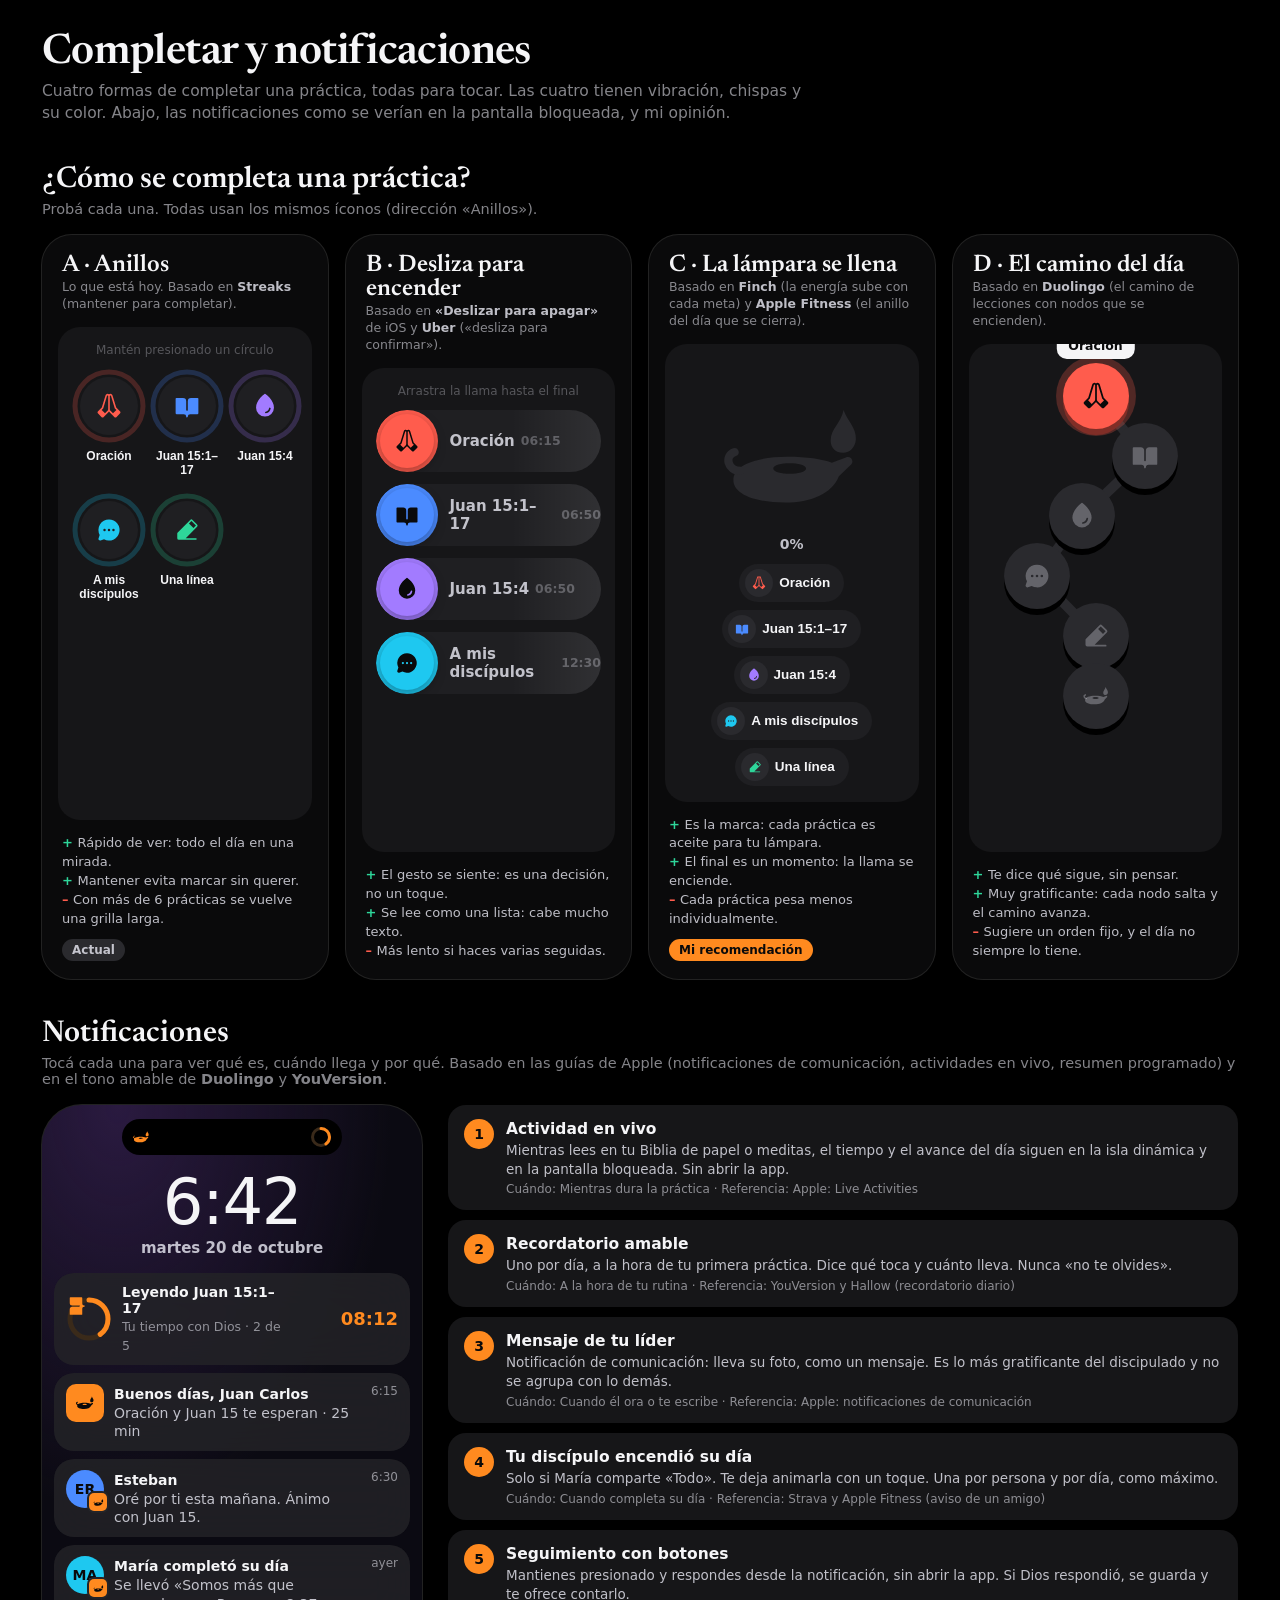
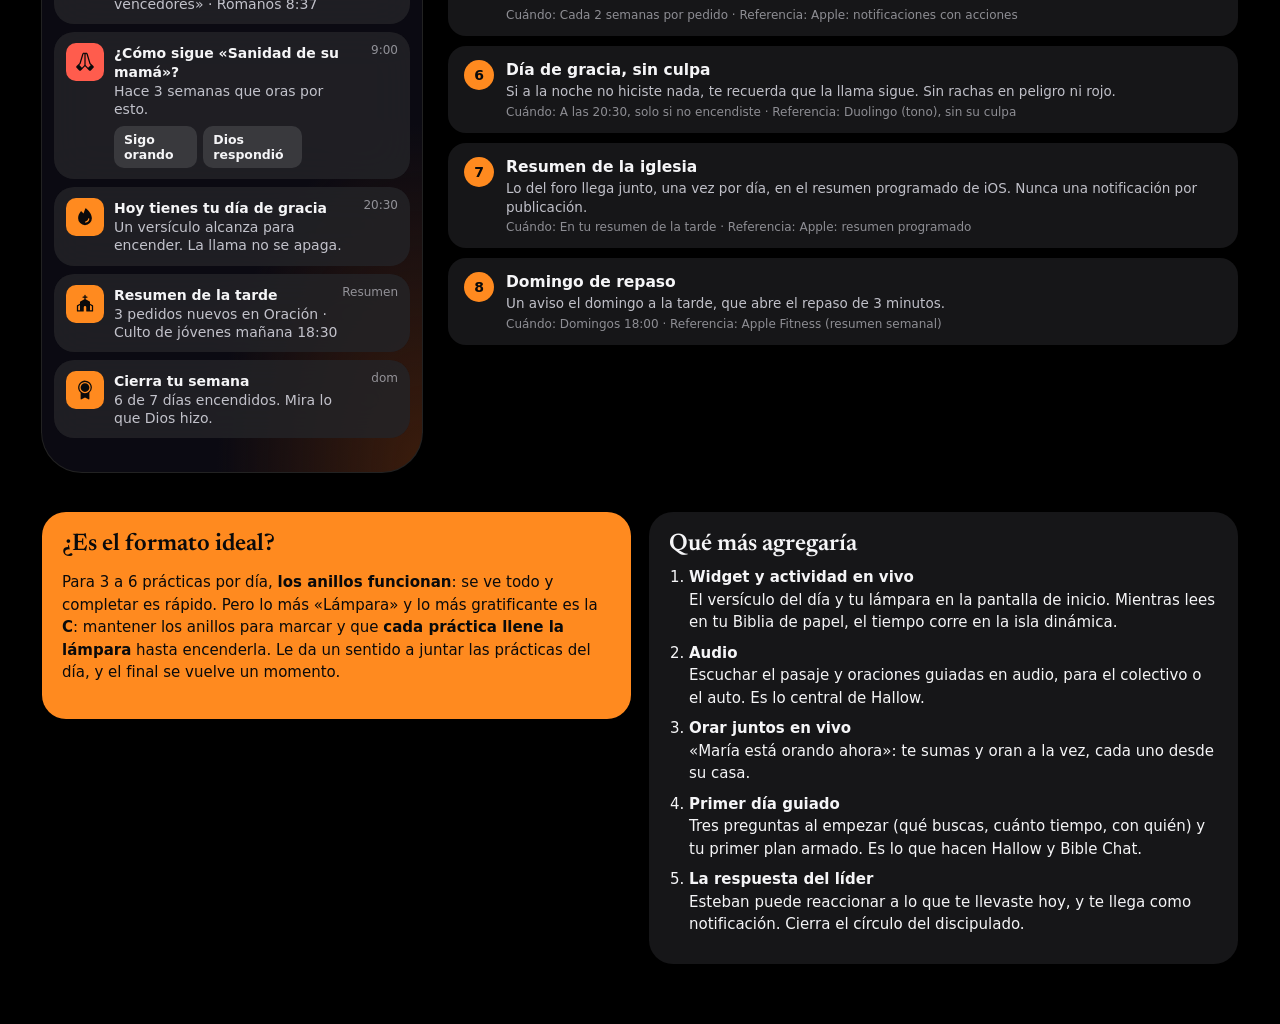
==== propuestas/completar.html @ ed4fa6c1 "Propuestas: formas de completar y notificaciones" ====
<!doctype html>
<html lang="es">
<head>
<meta charset="utf-8">
<meta name="viewport" content="width=device-width, initial-scale=1">
<title>Lámpara · completar y notificaciones</title>
<link rel="stylesheet" href="https://fonts.googleapis.com/css2?family=Newsreader:ital,opsz,wght@0,6..72,400..700;1,6..72,400..600&display=swap">
<style>
  :root { --bg: #0A0A0B; --surface: #161618; --surface2: #1F1F22; --surface3: #2A2A2E; --ink: #F5F5F7; --ink2: rgba(235,235,245,.8); --ink3: rgba(235,235,245,.56); --ink4: rgba(235,235,245,.3);
    --brand: #FF8A1F; --on: #0A0A0B; --ui: -apple-system, BlinkMacSystemFont, "SF Pro Text", Roboto, system-ui, sans-serif; --serif: "Newsreader", Georgia, serif;
    --oracion: #FF5C4D; --adoracion: #FF5FA8; --meditar: #A27BFF; --palabra: #4B8BFF; --mensaje: #1EC8F0; --diario: #2ED69A; --encuentro: #B4E33D; --ayuno: #FFC93C;
    --spring: cubic-bezier(.34,1.56,.64,1); --ease: cubic-bezier(.22,1,.36,1); }
  [data-a="oracion"] { --c: var(--oracion); } [data-a="palabra"] { --c: var(--palabra); } [data-a="meditar"] { --c: var(--meditar); } [data-a="diario"] { --c: var(--diario); }
  [data-a="mensaje"] { --c: var(--mensaje); } [data-a="encuentro"] { --c: var(--encuentro); } [data-a="adoracion"] { --c: var(--adoracion); } [data-a="brand"] { --c: var(--brand); }
  * { box-sizing: border-box; }
  body { margin: 0; background: #000; color: var(--ink); font-family: var(--ui); -webkit-font-smoothing: antialiased; }
  svg.ico { width: 1em; height: 1em; fill: currentColor; display: block; }
  .wrap { max-width: 1240px; margin: 0 auto; padding: 32px 22px 60px; }
  h1 { font-family: var(--serif); font-weight: 600; font-size: 42px; letter-spacing: -.015em; margin: 0 0 6px; }
  .lead { color: var(--ink3); font-size: 15.5px; margin: 0 0 26px; max-width: 780px; line-height: 1.45; }
  h2 { font-family: var(--serif); font-weight: 600; font-size: 30px; margin: 40px 0 6px; }
  .sub { color: var(--ink3); margin: 0 0 18px; font-size: 14.5px; }
  .grid { display: grid; grid-template-columns: repeat(auto-fit, minmax(272px, 1fr)); gap: 18px; }
  .opt { background: var(--bg); border-radius: 30px; padding: 18px 16px 18px; box-shadow: 0 0 0 1px #222; display: flex; flex-direction: column; }
  .opt .tt { font-family: var(--serif); font-size: 24px; font-weight: 600; margin: 0 4px; }
  .opt .rf { color: var(--ink3); font-size: 12.5px; margin: 2px 4px 14px; line-height: 1.35; }
  .opt .rf b { color: var(--ink2); }
  .stage { flex: 1; background: var(--surface); border-radius: 22px; padding: 16px 14px; min-height: 380px; position: relative; overflow: hidden; }
  .pc { margin: 14px 4px 0; font-size: 13px; line-height: 1.45; color: var(--ink2); }
  .pc span { display: block; } .pc .g::before { content: '+ '; color: var(--diario); font-weight: 800; } .pc .b::before { content: '– '; color: var(--oracion); font-weight: 800; }
  .tag { display: inline-block; margin: 10px 4px 0; padding: 4px 10px; border-radius: 999px; font-size: 12px; font-weight: 700; background: var(--brand); color: var(--on); align-self: flex-start; }
  .tag.now { background: var(--surface3); color: var(--ink2); }
  .hint { color: var(--ink4); font-size: 12px; text-align: center; margin: 0 0 12px; }
  @keyframes pop { 0% { transform: scale(.6); } 60% { transform: scale(1.14); } 100% { transform: scale(1); } }
  .spark { position: fixed; width: 8px; height: 8px; border-radius: 2px; pointer-events: none; z-index: 99; }

  /* A · Anillos */
  .rings { display: grid; grid-template-columns: repeat(3, 1fr); gap: 16px 4px; }
  .rb { display: flex; flex-direction: column; align-items: center; gap: 6px; border: 0; background: none; color: var(--ink); padding: 0; cursor: pointer; user-select: none; -webkit-user-select: none; touch-action: manipulation; }
  .rb .disk { position: relative; width: 74px; height: 74px; display: grid; place-items: center; }
  .rb svg.rg { position: absolute; inset: 0; transform: rotate(-90deg); width: 74px; height: 74px; }
  .rb .rg circle { fill: none; stroke-width: 5; } .rb .trk { stroke: color-mix(in srgb, var(--c) 22%, transparent); }
  .rb .bar { stroke: var(--c); stroke-linecap: round; stroke-dasharray: 213.6; stroke-dashoffset: 213.6; transition: stroke-dashoffset .3s var(--ease); }
  .rb.holding .bar { transition: stroke-dashoffset .65s linear; stroke-dashoffset: 0; } .rb.done .bar { stroke-dashoffset: 0; }
  .rb .core { width: 58px; height: 58px; border-radius: 50%; display: grid; place-items: center; font-size: 26px; background: var(--surface2); color: var(--c); transition: background-color .3s, color .3s, transform .3s var(--spring); }
  .rb.holding .core { transform: scale(.88); } .rb.done .core { background: var(--c); color: var(--on); animation: pop .5s var(--spring); }
  .rb b { font-size: 12px; }

  /* B · Desliza para encender */
  .slides { display: grid; gap: 12px; }
  .sl { position: relative; height: 62px; border-radius: 31px; background: var(--surface2); overflow: hidden; user-select: none; -webkit-user-select: none; touch-action: none; }
  .sl .fill { position: absolute; inset: 0; width: 62px; background: var(--c); border-radius: 31px; transition: width .4s var(--ease); }
  .sl .lbl { position: absolute; inset: 0; display: flex; align-items: center; padding-left: 74px; font-weight: 650; font-size: 15px; color: var(--ink2); pointer-events: none; }
  .sl .lbl small { margin-left: 6px; color: var(--ink4); font-weight: 600; }
  .sl .knob { position: absolute; left: 4px; top: 4px; width: 54px; height: 54px; border-radius: 50%; background: var(--c); color: var(--on); display: grid; place-items: center; font-size: 24px; cursor: grab; box-shadow: 0 4px 12px rgba(0,0,0,.35); transition: left .4s var(--spring); }
  .sl.done .fill { width: 100%; } .sl.done .lbl { color: var(--on); } .sl.done .lbl small { color: var(--on); opacity: .7; }
  .sl.done .knob { background: var(--on); color: var(--c); }
  .sl .shine { position: absolute; inset: 0; background: linear-gradient(90deg, transparent 30%, rgba(255,255,255,.08) 50%, transparent 70%); background-size: 200% 100%; animation: shine 2.4s linear infinite; pointer-events: none; }
  .sl.done .shine { display: none; }
  @keyframes shine { from { background-position: 150% 0; } to { background-position: -50% 0; } }

  /* C · La lámpara se llena */
  .lamp { position: relative; height: 196px; display: grid; place-items: center; margin-bottom: 8px; }
  .lamp .glow { position: absolute; width: 190px; height: 190px; border-radius: 50%; background: radial-gradient(circle, color-mix(in srgb, var(--brand) 55%, transparent), transparent 65%); opacity: 0; transform: scale(.6); transition: opacity .6s, transform .8s var(--spring); }
  .lamp.lit .glow { opacity: 1; transform: scale(1); }
  .lamp .vessel { position: relative; width: 150px; height: 150px; font-size: 150px; color: var(--surface3); }
  .lamp .vessel .oil { position: absolute; inset: 0; color: var(--brand); clip-path: inset(var(--lvl, 100%) 0 0 0); transition: clip-path .8s var(--ease); }
  .lamp .pct { position: absolute; bottom: 4px; font-weight: 800; font-size: 14px; color: var(--ink2); }
  .chipsC { display: flex; flex-wrap: wrap; gap: 8px; justify-content: center; }
  .cc { display: inline-flex; align-items: center; gap: 6px; height: 38px; padding: 0 14px 0 6px; border: 0; border-radius: 999px; background: var(--surface2); color: var(--ink); font-weight: 650; font-size: 13.5px; cursor: pointer; transition: transform .15s var(--ease); }
  .cc i { width: 28px; height: 28px; border-radius: 50%; display: grid; place-items: center; font-size: 14px; background: var(--surface3); color: var(--c); font-style: normal; }
  .cc.done { background: var(--c); color: var(--on); } .cc.done i { background: var(--on); color: var(--c); }
  .cc:active { transform: scale(.94); }
  .drop { position: fixed; width: 12px; height: 16px; border-radius: 50% 50% 50% 50% / 60% 60% 40% 40%; pointer-events: none; z-index: 90; }

  /* D · El camino del día */
  .path { position: relative; height: 360px; }
  .path svg.ln { position: absolute; inset: 0; width: 100%; height: 100%; }
  .path .ln path { fill: none; stroke-width: 10; stroke-linecap: round; }
  .path .ln .base { stroke: var(--surface3); } .path .ln .prog { stroke: var(--brand); transition: stroke-dashoffset .7s var(--ease); }
  .node { position: absolute; width: 66px; height: 66px; margin: -33px 0 0 -33px; border-radius: 50%; border: 0; display: grid; place-items: center; font-size: 28px; cursor: pointer;
    background: var(--surface3); color: var(--ink4); box-shadow: 0 6px 0 #000; transition: background-color .3s, color .3s, transform .15s; }
  .node:active { transform: translateY(5px); box-shadow: 0 1px 0 #000; }
  .node.cur { background: var(--c); color: var(--on); box-shadow: 0 6px 0 color-mix(in srgb, var(--c) 50%, #000), 0 0 0 7px color-mix(in srgb, var(--c) 25%, transparent); animation: bob 1.6s ease-in-out infinite; }
  .node.done { background: var(--c); color: var(--on); box-shadow: 0 6px 0 color-mix(in srgb, var(--c) 50%, #000); }
  .node.end { background: var(--surface3); color: var(--ink4); }
  .node.end.lit { background: var(--brand); color: var(--on); box-shadow: 0 6px 0 #9a4d06, 0 0 40px color-mix(in srgb, var(--brand) 60%, transparent); animation: pop .6s var(--spring); }
  @keyframes bob { 50% { transform: translateY(-4px); } }
  .bubble { position: absolute; padding: 6px 12px; border-radius: 10px; background: var(--ink); color: var(--on); font-weight: 750; font-size: 12.5px; transform: translate(-50%, -64px); white-space: nowrap; pointer-events: none; transition: left .4s var(--spring), top .4s var(--spring); }

  /* Notificaciones */
  .nots { display: grid; grid-template-columns: minmax(300px, 380px) 1fr; gap: 26px; align-items: start; }
  @media (max-width: 760px) { .nots { grid-template-columns: 1fr; } }
  .lock { position: relative; border-radius: 40px; padding: 14px 12px 26px; background: radial-gradient(120% 70% at 20% 0%, #2a1a40, transparent 60%), radial-gradient(90% 60% at 100% 100%, #3b1c0c, transparent 60%), #0b0a12; box-shadow: 0 0 0 1px #222; }
  .island { margin: 0 auto 10px; width: 220px; height: 36px; border-radius: 20px; background: #000; display: flex; align-items: center; justify-content: space-between; padding: 0 10px; }
  .island .il { display: flex; align-items: center; gap: 6px; color: var(--brand); font-size: 18px; }
  .island .ir { width: 22px; height: 22px; }
  .clock { text-align: center; font-weight: 300; font-size: 64px; letter-spacing: -.02em; margin: 6px 0 0; }
  .date { text-align: center; color: var(--ink2); font-weight: 600; font-size: 15px; margin: 0 0 16px; }
  .live { border-radius: 22px; padding: 12px 14px; background: rgba(20,20,22,.88); display: flex; align-items: center; gap: 12px; margin-bottom: 10px; }
  .live .lr { width: 46px; height: 46px; position: relative; flex: none; }
  .live .lr svg { position: absolute; inset: 0; transform: rotate(-90deg); }
  .live .lr circle { fill: none; stroke-width: 5; }
  .live .lr .ic { position: absolute; inset: 0; display: grid; place-items: center; color: var(--brand); font-size: 20px; }
  .live b { display: block; font-size: 14.5px; } .live small { color: var(--ink3); font-size: 12.5px; }
  .live .tm { margin-left: auto; font-variant-numeric: tabular-nums; font-weight: 700; color: var(--brand); font-size: 18px; }
  .nt { border-radius: 20px; padding: 11px 12px; background: rgba(36,36,40,.82); backdrop-filter: blur(20px); display: flex; gap: 10px; margin-bottom: 8px; position: relative; }
  .nt .ap { width: 38px; height: 38px; border-radius: 10px; display: grid; place-items: center; flex: none; background: var(--brand); color: var(--on); font-size: 20px; position: relative; }
  .nt .ap.av { border-radius: 50%; font-weight: 800; font-size: 14px; background: var(--c); }
  .nt .ap.av em { position: absolute; right: -3px; bottom: -3px; width: 18px; height: 18px; border-radius: 5px; background: var(--brand); color: var(--on); display: grid; place-items: center; font-size: 11px; font-style: normal; box-shadow: 0 0 0 2px #242428; }
  .nt div { flex: 1; min-width: 0; padding-right: 48px; } .nt b { font-size: 14px; } .nt p { margin: 1px 0 0; font-size: 14px; color: var(--ink2); line-height: 1.3; }
  .nt time { position: absolute; right: 12px; top: 11px; color: var(--ink3); font-size: 12px; }
  .nt .acts { display: flex; gap: 6px; margin-top: 8px; } .nt .acts span { padding: 6px 10px; border-radius: 10px; background: rgba(255,255,255,.12); font-size: 12.5px; font-weight: 650; }
  .nt[data-n] { cursor: pointer; transition: transform .2s var(--ease); } .nt.hl { box-shadow: 0 0 0 2px var(--brand); }
  .legend { display: grid; gap: 10px; }
  .lg { display: grid; grid-template-columns: 30px 1fr; gap: 12px; padding: 14px 16px; border-radius: 18px; background: var(--surface); cursor: pointer; transition: background-color .2s; }
  .lg:hover, .lg.hl { background: var(--surface2); }
  .lg .n { width: 30px; height: 30px; border-radius: 50%; display: grid; place-items: center; background: var(--brand); color: var(--on); font-weight: 800; font-size: 14px; }
  .lg b { font-size: 15.5px; } .lg p { margin: 3px 0 0; color: var(--ink2); font-size: 13.5px; line-height: 1.4; } .lg small { display: block; margin-top: 4px; color: var(--ink3); font-size: 12px; }
  .opinion { margin-top: 40px; align-items: start; display: grid; grid-template-columns: repeat(auto-fit, minmax(300px, 1fr)); gap: 18px; }
  .op { padding: 20px; border-radius: 24px; background: var(--surface); }
  .op.c1 { background: var(--brand); color: var(--on); }
  .op h3 { font-family: var(--serif); font-size: 24px; font-weight: 600; margin: 0 0 10px; }
  .op p, .op li { font-size: 15px; line-height: 1.5; } .op ol { padding-left: 20px; margin: 0; } .op li { margin-bottom: 8px; }
  .op li b { display: block; }
</style>
</head>
<body>
<div class="wrap">
  <h1>Completar y notificaciones</h1>
  <p class="lead">Cuatro formas de completar una práctica, todas para tocar. Las cuatro tienen vibración, chispas y su color. Abajo, las notificaciones como se verían en la pantalla bloqueada, y mi opinión.</p>

  <h2>¿Cómo se completa una práctica?</h2>
  <p class="sub">Probá cada una. Todas usan los mismos íconos (dirección «Anillos»).</p>
  <div class="grid">
    <section class="opt">
      <p class="tt">A · Anillos</p><p class="rf">Lo que está hoy. Basado en <b>Streaks</b> (mantener para completar).</p>
      <div class="stage"><p class="hint">Mantén presionado un círculo</p><div class="rings" id="A"></div></div>
      <p class="pc"><span class="g">Rápido de ver: todo el día en una mirada.</span><span class="g">Mantener evita marcar sin querer.</span><span class="b">Con más de 6 prácticas se vuelve una grilla larga.</span></p>
      <span class="tag now">Actual</span>
    </section>
    <section class="opt">
      <p class="tt">B · Desliza para encender</p><p class="rf">Basado en <b>«Deslizar para apagar»</b> de iOS y <b>Uber</b> («desliza para confirmar»).</p>
      <div class="stage"><p class="hint">Arrastra la llama hasta el final</p><div class="slides" id="B"></div></div>
      <p class="pc"><span class="g">El gesto se siente: es una decisión, no un toque.</span><span class="g">Se lee como una lista: cabe mucho texto.</span><span class="b">Más lento si haces varias seguidas.</span></p>
    </section>
    <section class="opt">
      <p class="tt">C · La lámpara se llena</p><p class="rf">Basado en <b>Finch</b> (la energía sube con cada meta) y <b>Apple Fitness</b> (el anillo del día que se cierra).</p>
      <div class="stage"><div class="lamp" id="Clamp"><div class="glow"></div><div class="vessel"></div><span class="pct">0%</span></div><div class="chipsC" id="C"></div></div>
      <p class="pc"><span class="g">Es la marca: cada práctica es aceite para tu lámpara.</span><span class="g">El final es un momento: la llama se enciende.</span><span class="b">Cada práctica pesa menos individualmente.</span></p>
      <span class="tag">Mi recomendación</span>
    </section>
    <section class="opt">
      <p class="tt">D · El camino del día</p><p class="rf">Basado en <b>Duolingo</b> (el camino de lecciones con nodos que se encienden).</p>
      <div class="stage"><div class="path" id="D"></div></div>
      <p class="pc"><span class="g">Te dice qué sigue, sin pensar.</span><span class="g">Muy gratificante: cada nodo salta y el camino avanza.</span><span class="b">Sugiere un orden fijo, y el día no siempre lo tiene.</span></p>
    </section>
  </div>

  <h2>Notificaciones</h2>
  <p class="sub">Tocá cada una para ver qué es, cuándo llega y por qué. Basado en las guías de Apple (notificaciones de comunicación, actividades en vivo, resumen programado) y en el tono amable de <b>Duolingo</b> y <b>YouVersion</b>.</p>
  <div class="nots">
    <div class="lock" id="lock">
      <div class="island"><span class="il"><svg class="ico" viewBox="0 0 256 256" data-i="lampara"></svg></span><svg class="ir" viewBox="0 0 22 22"><circle cx="11" cy="11" r="8.5" fill="none" stroke="#3a2a1a" stroke-width="3"/><circle cx="11" cy="11" r="8.5" fill="none" stroke="#FF8A1F" stroke-width="3" stroke-dasharray="53.4" stroke-dashoffset="32" transform="rotate(-90 11 11)" stroke-linecap="round"/></svg></div>
      <p class="clock">6:42</p><p class="date">martes 20 de octubre</p>
      <div class="live nt" data-n="1"><span class="lr"><svg viewBox="0 0 46 46"><circle cx="23" cy="23" r="19" stroke="#3a2a1a"/><circle cx="23" cy="23" r="19" stroke="#FF8A1F" stroke-dasharray="119.4" stroke-dashoffset="72" stroke-linecap="round"/></svg><span class="ic"><svg class="ico" viewBox="0 0 256 256" data-i="book"></svg></span></span><div><b>Leyendo Juan 15:1–17</b><small>Tu tiempo con Dios · 2 de 5</small></div><span class="tm">08:12</span></div>
      <div id="stack"></div>
    </div>
    <div class="legend" id="legend"></div>
  </div>

  <div class="opinion">
    <div class="op c1"><h3>¿Es el formato ideal?</h3><p>Para 3 a 6 prácticas por día, <b>los anillos funcionan</b>: se ve todo y completar es rápido. Pero lo más «Lámpara» y lo más gratificante es la <b>C</b>: mantener los anillos para marcar y que <b>cada práctica llene la lámpara</b> hasta encenderla. Le da un sentido a juntar las prácticas del día, y el final se vuelve un momento.</p></div>
    <div class="op"><h3>Qué más agregaría</h3><ol>
      <li><b>Widget y actividad en vivo</b>El versículo del día y tu lámpara en la pantalla de inicio. Mientras lees en tu Biblia de papel, el tiempo corre en la isla dinámica.</li>
      <li><b>Audio</b>Escuchar el pasaje y oraciones guiadas en audio, para el colectivo o el auto. Es lo central de Hallow.</li>
      <li><b>Orar juntos en vivo</b>«María está orando ahora»: te sumas y oran a la vez, cada uno desde su casa.</li>
      <li><b>Primer día guiado</b>Tres preguntas al empezar (qué buscas, cuánto tiempo, con quién) y tu primer plan armado. Es lo que hacen Hallow y Bible Chat.</li>
      <li><b>La respuesta del líder</b>Esteban puede reaccionar a lo que te llevaste hoy, y te llega como notificación. Cierra el círculo del discipulado.</li>
    </ol></div>
  </div>
</div>
<script src="icons.js"></script>
<script>
  const ic = n => '<svg class="ico" viewBox="0 0 256 256">' + (ICONS[n] || '') + '</svg>';
  document.querySelectorAll('[data-i]').forEach(s => { s.innerHTML = ICONS[s.dataset.i] || ''; });
  const G = { oracion: 'hands-praying', palabra: 'book', meditar: 'water', diario: 'create', mensaje: 'chatbubble-ellipses', encuentro: 'people', adoracion: 'musical-notes' };
  const DAY = [['oracion', 'Oración', '06:15'], ['palabra', 'Juan 15:1–17', '06:50'], ['meditar', 'Juan 15:4', '06:50'], ['mensaje', 'A mis discípulos', '12:30'], ['diario', 'Una línea', '22:00']];
  const cssc = el => getComputedStyle(el).getPropertyValue('--c').trim() || '#FF8A1F';
  const vib = p => { try { navigator.vibrate && navigator.vibrate(p); } catch (e) {} };
  function sparks(el, color, n) { const r = el.getBoundingClientRect(); for (let i = 0; i < (n || 16); i++) { const s = document.createElement('i'); s.className = 'spark'; s.style.background = color; s.style.left = (r.left + r.width / 2) + 'px'; s.style.top = (r.top + r.height / 2) + 'px'; document.body.appendChild(s); const g = Math.random() * 6.28, d = 36 + Math.random() * 60; s.animate([{ transform: 'translate(-50%,-50%)', opacity: 1 }, { transform: `translate(calc(-50% + ${Math.cos(g) * d}px), calc(-50% + ${Math.sin(g) * d}px)) rotate(${Math.random() * 360}deg) scale(.3)`, opacity: 0 }], { duration: 600 + Math.random() * 400, easing: 'cubic-bezier(.2,.8,.2,1)' }).onfinish = () => s.remove(); } }

  /* A · Anillos */
  const A = document.getElementById('A');
  A.innerHTML = DAY.map(x => '<button class="rb" data-a="' + x[0] + '"><span class="disk"><svg class="rg" viewBox="0 0 74 74"><circle class="trk" cx="37" cy="37" r="34"/><circle class="bar" cx="37" cy="37" r="34"/></svg><span class="core">' + ic(G[x[0]]) + '</span></span><b>' + x[1] + '</b></button>').join('');
  A.querySelectorAll('.rb').forEach(b => { let t = 0;
    b.addEventListener('pointerdown', () => { if (b.classList.contains('done')) { b.classList.remove('done'); b.querySelector('.core').innerHTML = ic(G[b.dataset.a]); return; } b.classList.add('holding'); vib(4); t = setTimeout(() => { b.classList.remove('holding'); b.classList.add('done'); b.querySelector('.core').innerHTML = ic('checkmark'); vib([12, 40, 20]); sparks(b.querySelector('.disk'), cssc(b)); }, 650); });
    ['pointerup', 'pointerleave', 'pointercancel'].forEach(e => b.addEventListener(e, () => { clearTimeout(t); b.classList.remove('holding'); })); });

  /* B · Desliza */
  const B = document.getElementById('B');
  B.innerHTML = DAY.slice(0, 4).map(x => '<div class="sl" data-a="' + x[0] + '"><span class="fill"></span><span class="shine"></span><span class="lbl">' + x[1] + '<small>' + x[2] + '</small></span><span class="knob">' + ic(G[x[0]]) + '</span></div>').join('');
  B.querySelectorAll('.sl').forEach(sl => { const k = sl.querySelector('.knob'), f = sl.querySelector('.fill'); let x0 = null, max = 0;
    k.addEventListener('pointerdown', e => { if (sl.classList.contains('done')) { sl.classList.remove('done'); k.style.left = '4px'; f.style.width = ''; k.innerHTML = ic(G[sl.dataset.a]); return; } x0 = e.clientX; max = sl.clientWidth - 58; k.setPointerCapture(e.pointerId); k.style.transition = 'none'; f.style.transition = 'none'; });
    k.addEventListener('pointermove', e => { if (x0 == null) return; const dx = Math.max(0, Math.min(max, e.clientX - x0)); k.style.left = (4 + dx) + 'px'; f.style.width = (62 + dx) + 'px'; });
    const end = e => { if (x0 == null) return; const dx = Math.max(0, Math.min(max, e.clientX - x0)); x0 = null; k.style.transition = ''; f.style.transition = '';
      if (dx > max * 0.85) { k.style.left = (4 + max) + 'px'; sl.classList.add('done'); k.innerHTML = ic('checkmark'); vib([12, 40, 20]); sparks(k, cssc(sl)); } else { k.style.left = '4px'; f.style.width = ''; } };
    k.addEventListener('pointerup', end); k.addEventListener('pointercancel', end); });

  /* C · La lámpara se llena */
  const lamp = document.getElementById('Clamp'), vessel = lamp.querySelector('.vessel');
  vessel.innerHTML = ic('lampara') + '<div class="oil">' + ic('lampara') + '</div>';
  const C = document.getElementById('C'); let lvl = 0;
  C.innerHTML = DAY.map(x => '<button class="cc" data-a="' + x[0] + '"><i>' + ic(G[x[0]]) + '</i>' + x[1] + '</button>').join('');
  const paintLamp = () => { const p = lvl / DAY.length; vessel.style.setProperty('--lvl', (100 - p * 100) + '%'); lamp.querySelector('.pct').textContent = Math.round(p * 100) + '%'; };
  C.querySelectorAll('.cc').forEach(b => b.addEventListener('click', () => {
    if (b.classList.contains('done')) { b.classList.remove('done'); lvl--; lamp.classList.remove('lit'); paintLamp(); return; }
    b.classList.add('done'); vib(10);
    const r = b.getBoundingClientRect(), t = vessel.getBoundingClientRect(), d = document.createElement('i'); d.className = 'drop'; d.style.background = cssc(b); document.body.appendChild(d);
    d.animate([{ left: (r.left + r.width / 2) + 'px', top: r.top + 'px', transform: 'scale(1)' }, { left: (t.left + t.width * .48) + 'px', top: (t.top + t.height * .55) + 'px', transform: 'scale(.6)' }], { duration: 520, easing: 'cubic-bezier(.5,0,.75,0)' }).onfinish = () => {
      d.remove(); lvl++; paintLamp(); sparks(vessel, cssc(b), 8);
      if (lvl === DAY.length) setTimeout(() => { lamp.classList.add('lit'); vib([20, 60, 30, 60, 40]); sparks(vessel, '#FF8A1F', 34); }, 450);
    };
  }));
  paintLamp();

  /* D · El camino */
  const D = document.getElementById('D'), xs = [50, 72, 44, 24, 50, 50], W = () => D.clientWidth, H = 360;
  const pts = () => DAY.map((_, i) => [W() * xs[i] / 100, 36 + i * 60]).concat([[W() * xs[5] / 100, 36 + 5 * 60]]);
  let cur = 0;
  function drawD() {
    const P = pts(), d = 'M' + P.map(p => p[0] + ' ' + p[1]).join(' L');
    D.innerHTML = '<svg class="ln" viewBox="0 0 ' + W() + ' ' + H + '"><path class="base" d="' + d + '"/><path class="prog" d="' + d + '"/></svg>' +
      DAY.map((x, i) => '<button class="node' + (i < cur ? ' done' : i === cur ? ' cur' : '') + '" data-i="' + i + '" data-a="' + x[0] + '" style="left:' + P[i][0] + 'px;top:' + P[i][1] + 'px">' + ic(i < cur ? 'checkmark' : G[x[0]]) + '</button>').join('') +
      '<button class="node end' + (cur >= DAY.length ? ' lit' : '') + '" style="left:' + P[5][0] + 'px;top:' + P[5][1] + 'px">' + ic('lampara') + '</button>' +
      (cur < DAY.length ? '<span class="bubble" style="left:' + P[cur][0] + 'px;top:' + P[cur][1] + 'px">' + DAY[cur][1] + '</span>' : '');
    const pr = D.querySelector('.prog'), L = pr.getTotalLength(), segs = P.length - 1, upto = Math.min(cur, segs);
    pr.style.strokeDasharray = L; pr.style.strokeDashoffset = L * (1 - upto / segs);
  }
  D.addEventListener('click', e => { const n = e.target.closest('.node[data-i]'); if (!n || +n.dataset.i !== cur) return; vib([10, 30, 16]); sparks(n, cssc(n), 18); cur++; setTimeout(() => { drawD(); if (cur >= DAY.length) { const end = D.querySelector('.node.end'); sparks(end, '#FF8A1F', 34); vib([20, 60, 30]); } }, 120); });
  drawD(); addEventListener('resize', drawD);

  /* Notificaciones */
  const NOTS = [
    { n: 1, live: true, t: 'Actividad en vivo', p: 'Mientras lees en tu Biblia de papel o meditas, el tiempo y el avance del día siguen en la isla dinámica y en la pantalla bloqueada. Sin abrir la app.', w: 'Mientras dura la práctica', r: 'Apple: Live Activities' },
    { n: 2, ap: 'lampara', h: 'Lámpara', time: '6:15', b: 'Buenos días, Juan Carlos', m: 'Oración y Juan 15 te esperan · 25 min', t: 'Recordatorio amable', p: 'Uno por día, a la hora de tu primera práctica. Dice qué toca y cuánto lleva. Nunca «no te olvides».', w: 'A la hora de tu rutina', r: 'YouVersion y Hallow (recordatorio diario)' },
    { n: 3, av: 'ER', c: '--palabra', h: 'Esteban', time: '6:30', b: 'Esteban', m: 'Oré por ti esta mañana. Ánimo con Juan 15.', t: 'Mensaje de tu líder', p: 'Notificación de comunicación: lleva su foto, como un mensaje. Es lo más gratificante del discipulado y no se agrupa con lo demás.', w: 'Cuando él ora o te escribe', r: 'Apple: notificaciones de comunicación' },
    { n: 4, av: 'MA', c: '--mensaje', h: 'María', time: 'ayer', b: 'María completó su día', m: 'Se llevó «Somos más que vencedores» · Romanos 8:37', t: 'Tu discípulo encendió su día', p: 'Solo si María comparte «Todo». Te deja animarla con un toque. Una por persona y por día, como máximo.', w: 'Cuando completa su día', r: 'Strava y Apple Fitness (aviso de un amigo)' },
    { n: 5, ap: 'hands-praying', apc: '--oracion', h: 'Lámpara', time: '9:00', b: '¿Cómo sigue «Sanidad de su mamá»?', m: 'Hace 3 semanas que oras por esto.', acts: ['Sigo orando', 'Dios respondió'], t: 'Seguimiento con botones', p: 'Mantienes presionado y respondes desde la notificación, sin abrir la app. Si Dios respondió, se guarda y te ofrece contarlo.', w: 'Cada 2 semanas por pedido', r: 'Apple: notificaciones con acciones' },
    { n: 6, ap: 'flame', h: 'Lámpara', time: '20:30', b: 'Hoy tienes tu día de gracia', m: 'Un versículo alcanza para encender. La llama no se apaga.', t: 'Día de gracia, sin culpa', p: 'Si a la noche no hiciste nada, te recuerda que la llama sigue. Sin rachas en peligro ni rojo.', w: 'A las 20:30, solo si no encendiste', r: 'Duolingo (tono), sin su culpa' },
    { n: 7, ap: 'church', h: 'El Buen Pastor', time: 'Resumen', b: 'Resumen de la tarde', m: '3 pedidos nuevos en Oración · Culto de jóvenes mañana 18:30', t: 'Resumen de la iglesia', p: 'Lo del foro llega junto, una vez por día, en el resumen programado de iOS. Nunca una notificación por publicación.', w: 'En tu resumen de la tarde', r: 'Apple: resumen programado' },
    { n: 8, ap: 'ribbon', h: 'Lámpara', time: 'dom', b: 'Cierra tu semana', m: '6 de 7 días encendidos. Mira lo que Dios hizo.', t: 'Domingo de repaso', p: 'Un aviso el domingo a la tarde, que abre el repaso de 3 minutos.', w: 'Domingos 18:00', r: 'Apple Fitness (resumen semanal)' }
  ];
  document.getElementById('stack').innerHTML = NOTS.filter(x => !x.live).map(x => '<div class="nt" data-n="' + x.n + '">' +
    (x.av ? '<span class="ap av" style="--c:var(' + x.c + ')">' + x.av + '<em>' + ic('lampara') + '</em></span>' : '<span class="ap" style="' + (x.apc ? 'background:var(' + x.apc + ')' : '') + '">' + ic(x.ap) + '</span>') +
    '<div><b>' + x.b + '</b><p>' + x.m + '</p>' + (x.acts ? '<div class="acts">' + x.acts.map(a => '<span>' + a + '</span>').join('') + '</div>' : '') + '</div><time>' + x.time + '</time></div>').join('');
  document.getElementById('legend').innerHTML = NOTS.map(x => '<div class="lg" data-n="' + x.n + '"><span class="n">' + x.n + '</span><div><b>' + x.t + '</b><p>' + x.p + '</p><small>Cuándo: ' + x.w + ' · Referencia: ' + x.r + '</small></div></div>').join('');
  const hl = n => document.querySelectorAll('[data-n]').forEach(e => e.classList.toggle('hl', e.dataset.n === String(n)));
  document.querySelectorAll('[data-n]').forEach(e => e.addEventListener('click', () => { hl(e.dataset.n); const t = document.querySelector('.lg[data-n="' + e.dataset.n + '"]'); if (e.closest('#lock') && t) t.scrollIntoView({ behavior: 'smooth', block: 'center' }); }));
</script>
</body>
</html>
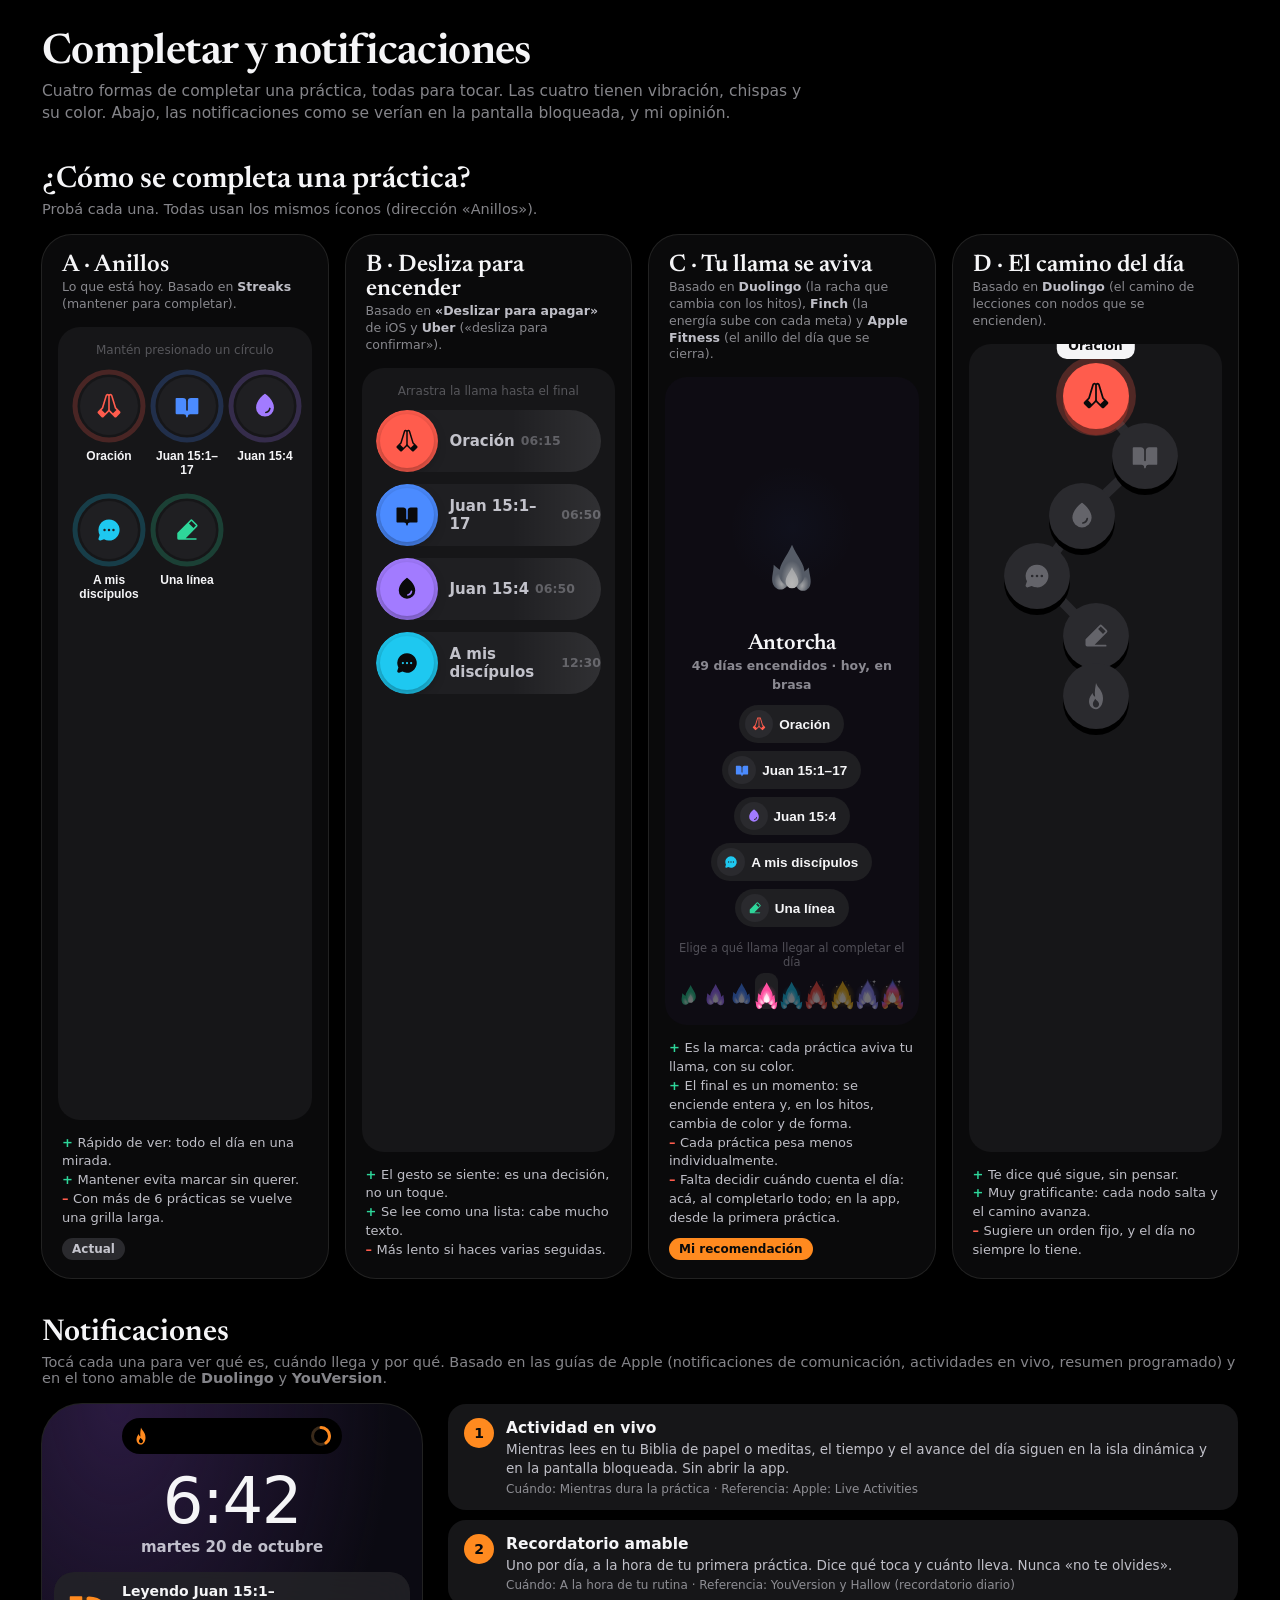
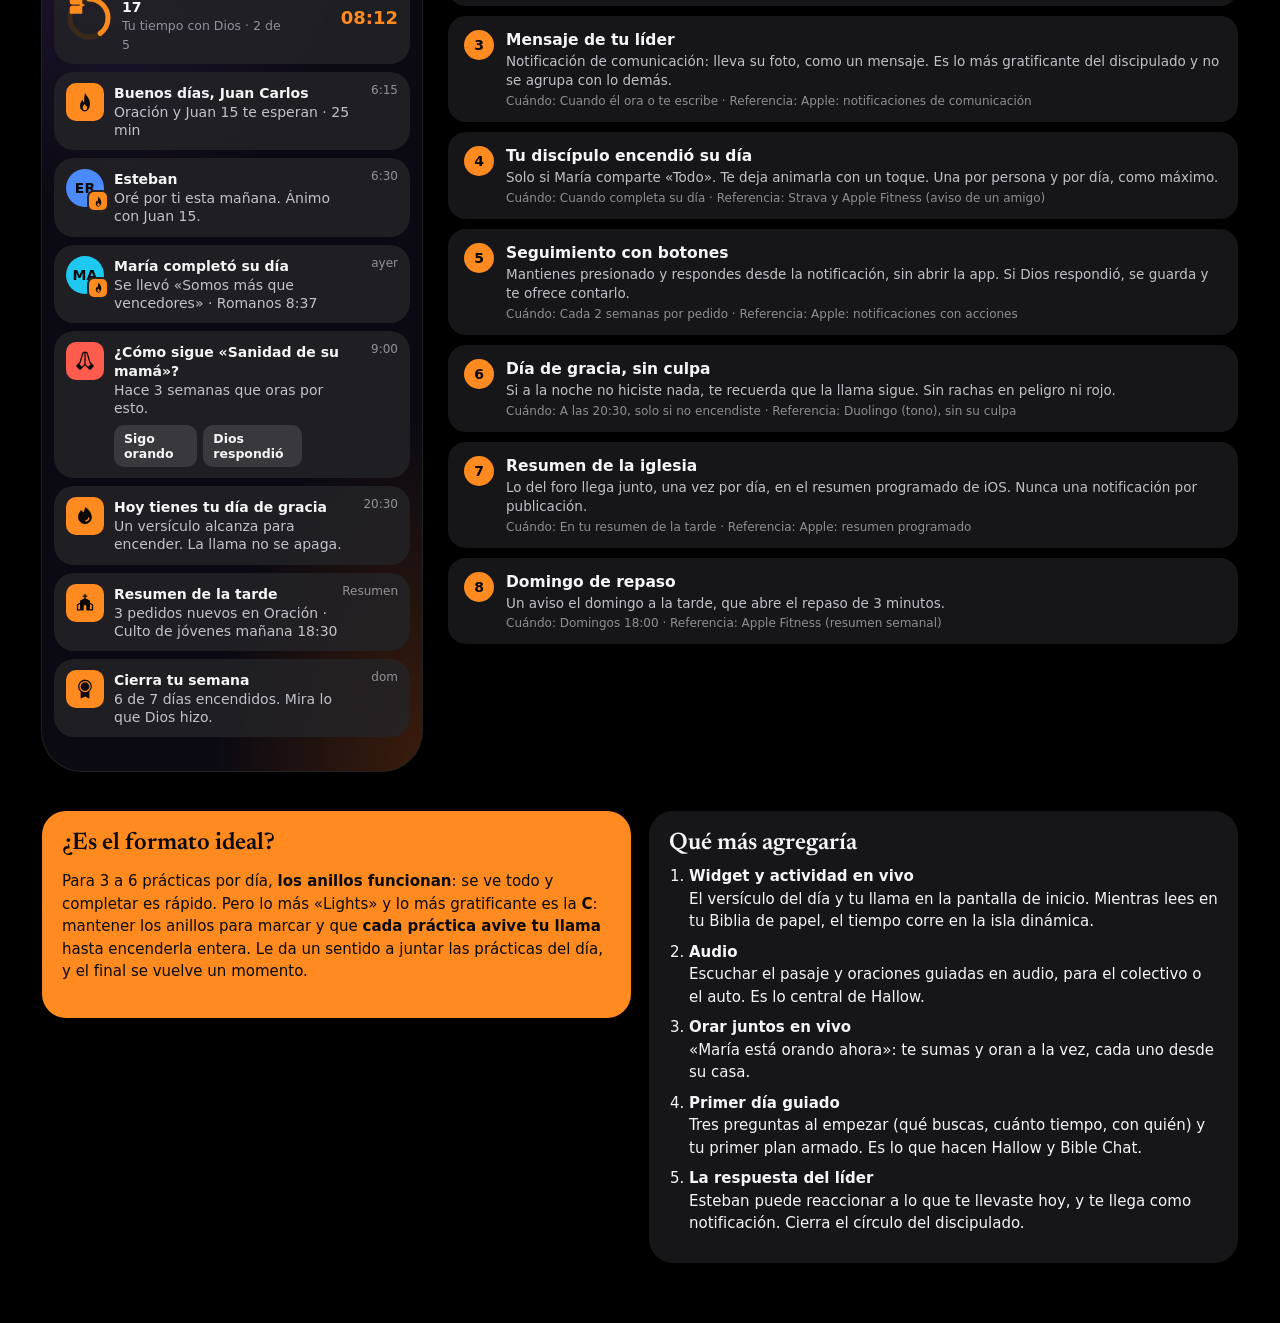
==== commit 25f95821: "Propuestas: la C con la llama de Lights y alternativas al naranja" ====
--- a/propuestas/completar.html
+++ b/propuestas/completar.html
@@ -3,7 +3,7 @@
 <head>
 <meta charset="utf-8">
 <meta name="viewport" content="width=device-width, initial-scale=1">
-<title>Lámpara · completar y notificaciones</title>
+<title>Lights · completar y notificaciones</title>
 <link rel="stylesheet" href="https://fonts.googleapis.com/css2?family=Newsreader:ital,opsz,wght@0,6..72,400..700;1,6..72,400..600&display=swap">
 <style>
   :root { --bg: #0A0A0B; --surface: #161618; --surface2: #1F1F22; --surface3: #2A2A2E; --ink: #F5F5F7; --ink2: rgba(235,235,245,.8); --ink3: rgba(235,235,245,.56); --ink4: rgba(235,235,245,.3);
@@ -59,13 +59,50 @@
   .sl.done .shine { display: none; }
   @keyframes shine { from { background-position: 150% 0; } to { background-position: -50% 0; } }
 
-  /* C · La lámpara se llena */
-  .lamp { position: relative; height: 196px; display: grid; place-items: center; margin-bottom: 8px; }
-  .lamp .glow { position: absolute; width: 190px; height: 190px; border-radius: 50%; background: radial-gradient(circle, color-mix(in srgb, var(--brand) 55%, transparent), transparent 65%); opacity: 0; transform: scale(.6); transition: opacity .6s, transform .8s var(--spring); }
-  .lamp.lit .glow { opacity: 1; transform: scale(1); }
-  .lamp .vessel { position: relative; width: 150px; height: 150px; font-size: 150px; color: var(--surface3); }
-  .lamp .vessel .oil { position: absolute; inset: 0; color: var(--brand); clip-path: inset(var(--lvl, 100%) 0 0 0); transition: clip-path .8s var(--ease); }
-  .lamp .pct { position: absolute; bottom: 4px; font-weight: 800; font-size: 14px; color: var(--ink2); }
+  /* C · Tu llama se aviva: la llama de Lights, que crece con cada práctica y cambia de color con los días */
+  .llama { display: block; width: 100%; height: 100%; overflow: visible; }
+  .llama g, .llama circle, .llama .star { transform-box: view-box; }
+  .llama .ll-all { transform-origin: 60px 140px; animation: ll-sway 3.2s ease-in-out infinite; }
+  .llama .mw { transform-origin: 60px 140px; animation: ll-flick 1.9s ease-in-out infinite; }
+  .llama .tw { transform-origin: 60px 140px; animation: ll-flick 1.5s ease-in-out infinite; }
+  .llama .tw1 { animation-duration: 1.7s; animation-delay: -0.4s; }
+  .llama .tw2 { animation-duration: 1.3s; animation-delay: -0.8s; }
+  .llama .tw3 { animation-duration: 1.6s; animation-delay: -0.2s; }
+  .llama .tw4 { animation-duration: 1.2s; animation-delay: -0.6s; }
+  .llama .coref { animation: ll-core 2.4s ease-in-out infinite; }
+  .llama .halo { animation: ll-halo 3s ease-in-out infinite; }
+  .llama .tw4 { opacity: 0.45; }
+  .llama .sp { animation: ll-spark 2.4s ease-out infinite; }
+  .llama .sp1 { animation-delay: -0.8s; } .llama .sp2 { animation-delay: -1.6s; }
+  .llama .star { transform-origin: 100px 14px; animation: ll-star 2.8s ease-in-out infinite; }
+  @keyframes ll-sway { 0%, 100% { transform: rotate(-1.2deg); } 50% { transform: rotate(1.2deg); } }
+  @keyframes ll-flick { 0%, 100% { transform: scale(1, 1); } 35% { transform: scale(0.97, 1.05); } 70% { transform: scale(1.02, 0.97); } }
+  @keyframes ll-core { 0%, 100% { opacity: 1; } 50% { opacity: 0.78; } }
+  @keyframes ll-halo { 0%, 100% { opacity: 0.65; } 50% { opacity: 1; } }
+  @keyframes ll-spark { 0% { transform: translateY(8px); opacity: 0; } 30% { opacity: 1; } 100% { transform: translateY(-18px); opacity: 0; } }
+  @keyframes ll-star { 0%, 100% { transform: scale(0.7) rotate(0); opacity: 0.6; } 50% { transform: scale(1.15) rotate(45deg); opacity: 1; } }
+  @media (prefers-reduced-motion: reduce) { .llama * { animation: none !important; } }
+  .stage.fire { background: #0E0C13; display: flex; flex-direction: column; }
+  .fz { position: relative; height: 236px; display: flex; align-items: flex-end; justify-content: center; }
+  .fglow { position: absolute; left: 50%; bottom: 0; width: 280px; height: 280px; margin-left: -140px; border-radius: 50%; pointer-events: none;
+    background: radial-gradient(closest-side, color-mix(in srgb, var(--tc) 50%, transparent), transparent); opacity: var(--go, .08); transform: scale(var(--gs, .45)); transform-origin: 50% 75%; transition: opacity 1s, transform 1.1s var(--spring); }
+  .fl { position: relative; width: 150px; height: 165px; margin-bottom: 32px; transform: scale(var(--s, .34)); transform-origin: 50% 94%; filter: saturate(var(--sat, .12)) brightness(var(--br, .72)); transition: transform 1s var(--spring), filter 1s; }
+  .fl-in, .fl-in > span { position: absolute; inset: 0; transform-origin: 50% 94%; }
+  .fz.blaze .fl { filter: saturate(1) brightness(1) drop-shadow(0 0 20px color-mix(in srgb, var(--tc) 70%, transparent)); }
+  .fz .ring { position: absolute; left: 50%; bottom: 66px; width: 84px; height: 84px; margin-left: -42px; border-radius: 50%; border: 3px solid; pointer-events: none; }
+  .fz .ember { position: absolute; bottom: 58px; width: 5px; height: 5px; border-radius: 50%; pointer-events: none; }
+  .orb { position: fixed; left: 0; top: 0; width: 18px; height: 18px; margin: -9px 0 0 -9px; border-radius: 50%; pointer-events: none; z-index: 95; }
+  .trail { position: fixed; left: 0; top: 0; width: 8px; height: 8px; margin: -4px 0 0 -4px; border-radius: 50%; pointer-events: none; z-index: 94; }
+  .flash { position: absolute; inset: 0; pointer-events: none; opacity: 0; background: radial-gradient(55% 40% at 50% 30%, rgba(255,255,255,.5), transparent 70%); }
+  .fcap { text-align: center; margin: 4px 0 12px; min-height: 46px; }
+  .fcap b { display: block; font-family: var(--serif); font-size: 22px; font-weight: 600; letter-spacing: -.01em; }
+  .fcap b em { color: var(--tc); }
+  .fcap small { color: var(--ink3); font-size: 12.5px; font-weight: 600; }
+  .tplbl { color: var(--ink4); font-size: 11.5px; text-align: center; margin: auto 0 4px; padding-top: 14px; }
+  .tierpick { display: flex; gap: 2px; }
+  .tierpick button { flex: 1; height: 36px; border: 0; background: none; padding: 3px 0; border-radius: 9px; cursor: pointer; opacity: .4; transition: opacity .2s, background-color .2s; }
+  .tierpick button.on { opacity: 1; background: var(--surface2); }
+  .tierpick .llama * { animation: none !important; }
   .chipsC { display: flex; flex-wrap: wrap; gap: 8px; justify-content: center; }
   .cc { display: inline-flex; align-items: center; gap: 6px; height: 38px; padding: 0 14px 0 6px; border: 0; border-radius: 999px; background: var(--surface2); color: var(--ink); font-weight: 650; font-size: 13.5px; cursor: pointer; transition: transform .15s var(--ease); }
   .cc i { width: 28px; height: 28px; border-radius: 50%; display: grid; place-items: center; font-size: 14px; background: var(--surface3); color: var(--c); font-style: normal; }
@@ -145,9 +182,10 @@
       <p class="pc"><span class="g">El gesto se siente: es una decisión, no un toque.</span><span class="g">Se lee como una lista: cabe mucho texto.</span><span class="b">Más lento si haces varias seguidas.</span></p>
     </section>
     <section class="opt">
-      <p class="tt">C · La lámpara se llena</p><p class="rf">Basado en <b>Finch</b> (la energía sube con cada meta) y <b>Apple Fitness</b> (el anillo del día que se cierra).</p>
-      <div class="stage"><div class="lamp" id="Clamp"><div class="glow"></div><div class="vessel"></div><span class="pct">0%</span></div><div class="chipsC" id="C"></div></div>
-      <p class="pc"><span class="g">Es la marca: cada práctica es aceite para tu lámpara.</span><span class="g">El final es un momento: la llama se enciende.</span><span class="b">Cada práctica pesa menos individualmente.</span></p>
+      <p class="tt">C · Tu llama se aviva</p><p class="rf">Basado en <b>Duolingo</b> (la racha que cambia con los hitos), <b>Finch</b> (la energía sube con cada meta) y <b>Apple Fitness</b> (el anillo del día que se cierra).</p>
+      <div class="stage fire" id="Cst"><div class="flash"></div><div class="fz" id="Cfz"><div class="fglow"></div><div class="fl"><div class="fl-in" id="Cfl"></div></div></div><div class="fcap" id="Ccap"></div><div class="chipsC" id="C"></div>
+        <p class="tplbl">Elige a qué llama llegar al completar el día</p><div class="tierpick" id="Ctp"></div></div>
+      <p class="pc"><span class="g">Es la marca: cada práctica aviva tu llama, con su color.</span><span class="g">El final es un momento: se enciende entera y, en los hitos, cambia de color y de forma.</span><span class="b">Cada práctica pesa menos individualmente.</span><span class="b">Falta decidir cuándo cuenta el día: acá, al completarlo todo; en la app, desde la primera práctica.</span></p>
       <span class="tag">Mi recomendación</span>
     </section>
     <section class="opt">
@@ -161,7 +199,7 @@
   <p class="sub">Tocá cada una para ver qué es, cuándo llega y por qué. Basado en las guías de Apple (notificaciones de comunicación, actividades en vivo, resumen programado) y en el tono amable de <b>Duolingo</b> y <b>YouVersion</b>.</p>
   <div class="nots">
     <div class="lock" id="lock">
-      <div class="island"><span class="il"><svg class="ico" viewBox="0 0 256 256" data-i="lampara"></svg></span><svg class="ir" viewBox="0 0 22 22"><circle cx="11" cy="11" r="8.5" fill="none" stroke="#3a2a1a" stroke-width="3"/><circle cx="11" cy="11" r="8.5" fill="none" stroke="#FF8A1F" stroke-width="3" stroke-dasharray="53.4" stroke-dashoffset="32" transform="rotate(-90 11 11)" stroke-linecap="round"/></svg></div>
+      <div class="island"><span class="il"><svg class="ico" viewBox="0 0 256 256" data-i="llama"></svg></span><svg class="ir" viewBox="0 0 22 22"><circle cx="11" cy="11" r="8.5" fill="none" stroke="#3a2a1a" stroke-width="3"/><circle cx="11" cy="11" r="8.5" fill="none" stroke="#FF8A1F" stroke-width="3" stroke-dasharray="53.4" stroke-dashoffset="32" transform="rotate(-90 11 11)" stroke-linecap="round"/></svg></div>
       <p class="clock">6:42</p><p class="date">martes 20 de octubre</p>
       <div class="live nt" data-n="1"><span class="lr"><svg viewBox="0 0 46 46"><circle cx="23" cy="23" r="19" stroke="#3a2a1a"/><circle cx="23" cy="23" r="19" stroke="#FF8A1F" stroke-dasharray="119.4" stroke-dashoffset="72" stroke-linecap="round"/></svg><span class="ic"><svg class="ico" viewBox="0 0 256 256" data-i="book"></svg></span></span><div><b>Leyendo Juan 15:1–17</b><small>Tu tiempo con Dios · 2 de 5</small></div><span class="tm">08:12</span></div>
       <div id="stack"></div>
@@ -170,9 +208,9 @@
   </div>
 
   <div class="opinion">
-    <div class="op c1"><h3>¿Es el formato ideal?</h3><p>Para 3 a 6 prácticas por día, <b>los anillos funcionan</b>: se ve todo y completar es rápido. Pero lo más «Lámpara» y lo más gratificante es la <b>C</b>: mantener los anillos para marcar y que <b>cada práctica llene la lámpara</b> hasta encenderla. Le da un sentido a juntar las prácticas del día, y el final se vuelve un momento.</p></div>
+    <div class="op c1"><h3>¿Es el formato ideal?</h3><p>Para 3 a 6 prácticas por día, <b>los anillos funcionan</b>: se ve todo y completar es rápido. Pero lo más «Lights» y lo más gratificante es la <b>C</b>: mantener los anillos para marcar y que <b>cada práctica avive tu llama</b> hasta encenderla entera. Le da un sentido a juntar las prácticas del día, y el final se vuelve un momento.</p></div>
     <div class="op"><h3>Qué más agregaría</h3><ol>
-      <li><b>Widget y actividad en vivo</b>El versículo del día y tu lámpara en la pantalla de inicio. Mientras lees en tu Biblia de papel, el tiempo corre en la isla dinámica.</li>
+      <li><b>Widget y actividad en vivo</b>El versículo del día y tu llama en la pantalla de inicio. Mientras lees en tu Biblia de papel, el tiempo corre en la isla dinámica.</li>
       <li><b>Audio</b>Escuchar el pasaje y oraciones guiadas en audio, para el colectivo o el auto. Es lo central de Hallow.</li>
       <li><b>Orar juntos en vivo</b>«María está orando ahora»: te sumas y oran a la vez, cada uno desde su casa.</li>
       <li><b>Primer día guiado</b>Tres preguntas al empezar (qué buscas, cuánto tiempo, con quién) y tu primer plan armado. Es lo que hacen Hallow y Bible Chat.</li>
@@ -207,22 +245,121 @@
       if (dx > max * 0.85) { k.style.left = (4 + max) + 'px'; sl.classList.add('done'); k.innerHTML = ic('checkmark'); vib([12, 40, 20]); sparks(k, cssc(sl)); } else { k.style.left = '4px'; f.style.width = ''; } };
     k.addEventListener('pointerup', end); k.addEventListener('pointercancel', end); });
 
-  /* C · La lámpara se llena */
-  const lamp = document.getElementById('Clamp'), vessel = lamp.querySelector('.vessel');
-  vessel.innerHTML = ic('lampara') + '<div class="oil">' + ic('lampara') + '</div>';
-  const C = document.getElementById('C'); let lvl = 0;
+  /* C · Tu llama se aviva */
+  const TIERS = [
+    { d: 0, n: 'Chispa', c: '#FF8A1F', l: '#FFE2A8', t: 0, sc: 0.74 },
+    { d: 10, n: 'Brote', c: '#22C98A', l: '#C6F6DF', t: 1, sc: 0.8 },
+    { d: 20, n: 'Vela', c: '#9B6CFF', l: '#E6DBFF', t: 2, sc: 0.85 },
+    { d: 30, n: 'Antorcha', c: '#3F84FF', l: '#D6E5FF', t: 2, sc: 0.9, tall: 1 },
+    { d: 50, n: 'Lámpara', c: '#FF4FA0', l: '#FFD5E8', t: 4, sc: 0.93, halo: 1 },
+    { d: 75, n: 'Faro', c: '#12C2EC', l: '#CCF5FF', t: 4, sc: 0.96, halo: 1, twin: 1 },
+    { d: 100, n: 'Fuego', c: '#FF4B3E', l: '#FFD6D1', t: 4, sc: 1, halo: 1, twin: 1, sp: 1 },
+    { d: 150, n: 'Aurora', c: '#F5B70F', l: '#FFF3C9', t: 4, sc: 1, halo: 2, twin: 1, sp: 1 },
+    { d: 200, n: 'Estrella', c: '#8F8BFF', l: '#FFFFFF', t: 5, sc: 1, halo: 2, twin: 1, sp: 1, star: 1 },
+    { d: 365, n: 'Lumbrera', c: '#FF8A1F', l: '#FFFFFF', t: 5, sc: 1, halo: 2, twin: 1, sp: 1, star: 1, rb: 1 }
+  ];
+  const tierOf = n => { let i = 0; TIERS.forEach((t, k) => { if (n >= t.d) i = k; }); return i; };
+  const TD = 'M60 8C76 46 100 66 100 100A40 40 0 0 1 20 100C20 66 44 46 60 8Z';
+  const TONGUES = [[-24, 14, -22, 0.56], [24, 18, 20, 0.52], [-36, 38, -36, 0.42], [36, 40, 34, 0.4], [0, 2, 0, 1.1]];
+  let lid = 0;
+  /* la llama de una etapa, en SVG: lenguas, halo, corazón, chispas y estrella según el nivel */
+  function llama(ti, o) {
+    o = o || {}; const T = TIERS[ti], id = 'll' + (++lid);
+    const g = 'url(#' + id + 'g)', gi = 'url(#' + id + 'i)';
+    const tr = (x, y, r, k) => 'translate(' + x + ' ' + y + ') rotate(' + r + ' 60 140) translate(60 140) scale(' + k + ') translate(-60 -140)';
+    const defs = '<defs>' + (T.rb
+      ? '<linearGradient id="' + id + 'g" x1="0" y1="1" x2="0" y2="0"><stop offset="0" stop-color="#FFC93C"/><stop offset=".3" stop-color="#FF5C4D"/><stop offset=".55" stop-color="#FF5FA8"/><stop offset=".78" stop-color="#9B6CFF"/><stop offset="1" stop-color="#3F84FF"/></linearGradient>'
+      : '<radialGradient id="' + id + 'g" cx="50%" cy="80%" r="75%"><stop offset="0" stop-color="' + T.l + '"/><stop offset=".55" stop-color="' + T.c + '"/><stop offset="1" stop-color="' + T.c + '"/></radialGradient>') +
+      '<radialGradient id="' + id + 'i" cx="50%" cy="80%" r="70%"><stop offset="0" stop-color="#fff"/><stop offset="1" stop-color="' + T.l + '"/></radialGradient>' +
+      '<radialGradient id="' + id + 'h"><stop offset="0" stop-color="' + T.c + '" stop-opacity=".5"/><stop offset="1" stop-color="' + T.c + '" stop-opacity="0"/></radialGradient></defs>';
+    let b = '';
+    if (T.halo) b += '<circle class="halo" cx="60" cy="96" r="' + (T.halo > 1 ? 80 : 64) + '" fill="url(#' + id + 'h)"/>';
+    TONGUES.slice(0, T.t).forEach((q, k) => { b += '<g class="tw tw' + k + '"><path d="' + TD + '" fill="' + g + '" transform="' + tr(q[0], q[1] - (T.tall ? 8 : 0), q[2], q[3]) + '"/></g>'; });
+    b += '<g class="mw"><path d="' + TD + '" fill="' + g + '" transform="' + tr(0, 0, 0, T.sc) + '"/>';
+    if (T.twin) b += '<path d="' + TD + '" fill="' + T.l + '" opacity=".5" transform="' + tr(-7, -4, -10, T.sc * 0.48) + '"/>';
+    b += '<path class="coref" d="' + TD + '" fill="' + gi + '" transform="' + tr(0, 4, 0, T.sc * 0.5) + '"/></g>';
+    if (T.sp) b += '<circle class="sp sp0" cx="24" cy="44" r="4" fill="' + T.l + '"/><circle class="sp sp1" cx="98" cy="34" r="3" fill="' + T.l + '"/><circle class="sp sp2" cx="80" cy="14" r="2.5" fill="' + (T.rb ? '#fff' : T.c) + '"/>';
+    if (T.star) b += '<path class="star" d="M100 2l3 9 9 3-9 3-3 9-3-9-9-3 9-3z" fill="#fff"/>';
+    return '<svg class="llama ' + (o.cls || '') + '" viewBox="-12 -8 144 158" aria-hidden="true" style="--tc:' + T.c + '">' + defs + '<g class="ll-all">' + b + '</g></svg>';
+  }
+  const Cst = document.getElementById('Cst'), fz = document.getElementById('Cfz'), flIn = document.getElementById('Cfl'), cap = document.getElementById('Ccap'), tp = document.getElementById('Ctp');
+  const C = document.getElementById('C'), N = DAY.length, RMC = matchMedia('(prefers-reduced-motion: reduce)').matches;
+  let base = 49, k = 0, shown = 0, gen = 0;   // base: días encendidos antes de hoy
   C.innerHTML = DAY.map(x => '<button class="cc" data-a="' + x[0] + '"><i>' + ic(G[x[0]]) + '</i>' + x[1] + '</button>').join('');
-  const paintLamp = () => { const p = lvl / DAY.length; vessel.style.setProperty('--lvl', (100 - p * 100) + '%'); lamp.querySelector('.pct').textContent = Math.round(p * 100) + '%'; };
-  C.querySelectorAll('.cc').forEach(b => b.addEventListener('click', () => {
-    if (b.classList.contains('done')) { b.classList.remove('done'); lvl--; lamp.classList.remove('lit'); paintLamp(); return; }
-    b.classList.add('done'); vib(10);
-    const r = b.getBoundingClientRect(), t = vessel.getBoundingClientRect(), d = document.createElement('i'); d.className = 'drop'; d.style.background = cssc(b); document.body.appendChild(d);
-    d.animate([{ left: (r.left + r.width / 2) + 'px', top: r.top + 'px', transform: 'scale(1)' }, { left: (t.left + t.width * .48) + 'px', top: (t.top + t.height * .55) + 'px', transform: 'scale(.6)' }], { duration: 520, easing: 'cubic-bezier(.5,0,.75,0)' }).onfinish = () => {
-      d.remove(); lvl++; paintLamp(); sparks(vessel, cssc(b), 8);
-      if (lvl === DAY.length) setTimeout(() => { lamp.classList.add('lit'); vib([20, 60, 30, 60, 40]); sparks(vessel, '#FF8A1F', 34); }, 450);
-    };
-  }));
-  paintLamp();
+  const setFlame = ti => { shown = ti; flIn.innerHTML = '<span>' + llama(ti) + '</span>'; Cst.style.setProperty('--tc', TIERS[ti].c); };
+  const level = () => { const p = k / N; fz.style.setProperty('--s', (.34 + .66 * p).toFixed(3)); fz.style.setProperty('--sat', (.12 + .88 * p).toFixed(2)); fz.style.setProperty('--br', (.72 + .28 * p).toFixed(2)); fz.style.setProperty('--go', (.08 + .5 * p).toFixed(2)); fz.style.setProperty('--gs', (.45 + .55 * p).toFixed(2)); };
+  const caption = () => { const T = TIERS[shown];
+    cap.innerHTML = k === N ? '<b>Tu llama está encendida</b><small>' + (base + 1) + ' días encendidos · ' + T.n + '</small>'
+      : k ? '<b>' + k + ' de ' + N + '</b><small>tu llama se aviva</small>' : '<b>' + T.n + '</b><small>' + base + ' días encendidos · hoy, en brasa</small>'; };
+  const paintPick = () => { const to = tierOf(base + 1); tp.querySelectorAll('button').forEach(x => x.classList.toggle('on', +x.dataset.t === to)); };
+  /* brasas que suben: más seguido cuanto más viva está */
+  function ember(color, o) { o = o || {}; const e = document.createElement('i'); e.className = 'ember'; const sz = o.size || 3 + Math.random() * 3; e.style.width = e.style.height = sz + 'px'; e.style.background = color;
+    e.style.left = (fz.clientWidth / 2 - sz / 2 + (Math.random() - .5) * (o.w || 60)) + 'px'; if (o.bottom) e.style.bottom = o.bottom + 'px'; fz.appendChild(e);
+    const g = -Math.PI / 2 + (Math.random() - .5) * (o.spread || .5), d = (o.d || 120) + Math.random() * (o.dv || 90);
+    e.animate([{ transform: 'translate(0,0) scale(1)', opacity: 0 }, { opacity: o.op || 1, offset: .12 }, { transform: 'translate(' + Math.cos(g) * d + 'px,' + Math.sin(g) * d + 'px) scale(.2)', opacity: 0 }], { duration: (o.t || 1500) + Math.random() * 800, easing: 'cubic-bezier(.2,.65,.35,1)' }).onfinish = () => e.remove(); }
+  (function emberLoop() { const T = TIERS[shown], p = k / N;
+    if (!document.hidden && !RMC) { if (p) ember(Math.random() < .5 ? T.c : T.l, { w: 30 + 50 * p }); else if (Math.random() < .4) ember('#8a5a3a', { w: 16, d: 40, dv: 30, op: .6, size: 3 }); }
+    setTimeout(emberLoop, k === N ? 130 : p ? 820 - 560 * p : 1100); })();
+  const ring = (color, sc, dl) => { const r = document.createElement('i'); r.className = 'ring'; r.style.borderColor = color; fz.appendChild(r);
+    r.animate([{ transform: 'scale(.3)', opacity: .9 }, { transform: 'scale(' + sc + ')', opacity: 0 }], { duration: 800, delay: dl || 0, easing: 'cubic-bezier(.2,.7,.3,1)', fill: 'backwards' }).onfinish = () => r.remove(); };
+  const burst = (colors, n, spread) => { for (let i = 0; i < n; i++) ember(colors[i % colors.length], { bottom: 88, w: 10, spread: spread, d: 60, dv: 120, t: 700, size: 3 + Math.random() * 5 }); };
+  /* la práctica viaja hasta la llama: una bola de su color con estela, en curva */
+  function orb(from, color, cb) {
+    if (RMC) { cb(); return; }
+    const a = from.getBoundingClientRect(), b = fz.getBoundingClientRect();
+    const x0 = a.left + a.width / 2, y0 = a.top + a.height / 2, x2 = b.left + b.width / 2, y2 = b.bottom - 86;
+    const x1 = (x0 + x2) / 2 + (x0 < x2 ? -50 : 50), y1 = Math.min(y0, y2) - 80;
+    const o = document.createElement('i'); o.className = 'orb'; o.style.background = 'radial-gradient(circle, #fff 0 22%, ' + color + ' 62%)'; o.style.boxShadow = '0 0 18px 5px ' + color; document.body.appendChild(o);
+    const D = 620, t0 = performance.now(); let last = 0;
+    const ease = t => t < .5 ? 2 * t * t : 1 - Math.pow(-2 * t + 2, 2) / 2;
+    (function step(now) {
+      const t = Math.min(1, (now - t0) / D), e = ease(t), u = 1 - e, x = u * u * x0 + 2 * u * e * x1 + e * e * x2, y = u * u * y0 + 2 * u * e * y1 + e * e * y2;
+      o.style.transform = 'translate(' + x + 'px,' + y + 'px) scale(' + (1 - .4 * e) + ')';
+      if (now - last > 14) { last = now; const tr = document.createElement('i'); tr.className = 'trail'; tr.style.background = color; document.body.appendChild(tr);
+        tr.animate([{ transform: 'translate(' + x + 'px,' + y + 'px) scale(1)', opacity: .65 }, { transform: 'translate(' + x + 'px,' + (y + 8) + 'px) scale(.15)', opacity: 0 }], { duration: 420, easing: 'ease-out' }).onfinish = () => tr.remove(); }
+      if (t < 1) requestAnimationFrame(step); else { o.remove(); cb(); }
+    })(t0);
+  }
+  /* al llegar: se aplasta, rebota, toma el color de la práctica un instante y suelta chispas */
+  function impact(color) {
+    flIn.animate([{ transform: 'scale(1)' }, { transform: 'scale(1.14,.82)', offset: .22 }, { transform: 'scale(.93,1.12)', offset: .55 }, { transform: 'scale(1.02,.98)', offset: .8 }, { transform: 'scale(1)' }], { duration: 700, easing: 'ease-out' });
+    flIn.animate([{ filter: 'none' }, { filter: 'drop-shadow(0 0 16px ' + color + ') brightness(1.35)', offset: .3 }, { filter: 'none' }], { duration: 900 });
+    ring(color, 2.3); burst([color, '#fff'], 14, 1.6); vib([10, 30, 14]);
+  }
+  /* todo hecho: inspira, se enciende entera con destello y anillos; en un hito, evoluciona */
+  function blaze() {
+    const my = gen, T = TIERS[shown];
+    flIn.animate([{ transform: 'scale(1)' }, { transform: 'scale(.84)', offset: .28 }, { transform: 'scale(1.26)', offset: .52 }, { transform: 'scale(.96)', offset: .78 }, { transform: 'scale(1)' }], { duration: 1150, easing: 'ease-out' });
+    setTimeout(() => { if (my !== gen) return;
+      fz.classList.add('blaze'); Cst.querySelector('.flash').animate([{ opacity: 0 }, { opacity: 1, offset: .2 }, { opacity: 0 }], { duration: 800 });
+      ring(T.c, 3.6); ring(T.l, 2.8, 140); burst([T.c, T.l, '#fff'], 42, 2.8); vib([20, 60, 30, 60, 40]);
+      if (tierOf(base + 1) > shown) setTimeout(() => my === gen && evolve(), 1300);
+    }, 320);
+  }
+  function evolve() {
+    const to = tierOf(base + 1), T = TIERS[to];
+    const old = flIn.firstElementChild, nu = document.createElement('span'); nu.innerHTML = llama(to); flIn.appendChild(nu); shown = to;
+    old.animate([{ transform: 'none', filter: 'none', opacity: 1 }, { transform: 'scale(1.16,.86)', filter: 'brightness(2.6)', opacity: 1, offset: .5 }, { transform: 'scale(.1)', filter: 'brightness(3)', opacity: 0 }], { duration: 900, easing: 'cubic-bezier(.5,0,.75,0)', fill: 'forwards' }).onfinish = () => old.remove();
+    nu.animate([{ transform: 'scale(.1) translateY(30px)', filter: 'brightness(3)', opacity: 0 }, { opacity: 1, offset: .35 }, { transform: 'none', filter: 'none', opacity: 1 }], { duration: 1150, delay: 650, easing: 'cubic-bezier(.34,1.56,.64,1)', fill: 'backwards' });
+    setTimeout(() => Cst.style.setProperty('--tc', T.c), 700);
+    setTimeout(() => { ring(T.c, 3.8); ring(T.l, 3, 160); burst([T.c, T.l, '#fff'], 46, 3); vib([20, 60, 30, 60, 40]);
+      cap.innerHTML = '<b>Ahora es <em>' + T.n + '</em></b><small>' + (base + 1) + ' días · cambió de color y de forma</small>'; }, 1150);
+  }
+  C.addEventListener('click', e => { const b = e.target.closest('.cc'); if (!b || b.classList.contains('flying')) return;
+    if (b.classList.contains('done')) {
+      b.classList.remove('done'); b.querySelector('i').innerHTML = ic(G[b.dataset.a]);
+      if (k === N) { gen++; fz.classList.remove('blaze'); if (shown !== tierOf(base)) setFlame(tierOf(base)); }
+      k--; level(); caption(); return;
+    }
+    b.classList.add('done', 'flying'); b.querySelector('i').innerHTML = ic('checkmark'); vib(8);
+    b.animate([{ transform: 'scale(1)' }, { transform: 'scale(.9)', offset: .3 }, { transform: 'scale(1.08)', offset: .7 }, { transform: 'scale(1)' }], { duration: 420, easing: 'ease-out' });
+    const color = cssc(b), my = gen;
+    orb(b, color, () => { b.classList.remove('flying'); if (my !== gen) return; k++; level(); impact(color); caption(); if (k === N) blaze(); });
+  });
+  tp.innerHTML = TIERS.map((t, i) => i ? '<button data-t="' + i + '" title="Llegar a ' + t.n + ' (' + t.d + ' días)" aria-label="' + t.n + '">' + llama(i) + '</button>' : '').join('');
+  tp.addEventListener('click', e => { const b = e.target.closest('[data-t]'); if (!b) return; base = TIERS[+b.dataset.t].d - 1; resetC(); });
+  function resetC() { gen++; k = 0; C.querySelectorAll('.cc').forEach(b => { b.classList.remove('done', 'flying'); b.querySelector('i').innerHTML = ic(G[b.dataset.a]); }); fz.classList.remove('blaze'); setFlame(tierOf(base)); level(); caption(); paintPick(); }
+  resetC();
 
   /* D · El camino */
   const D = document.getElementById('D'), xs = [50, 72, 44, 24, 50, 50], W = () => D.clientWidth, H = 360;
@@ -232,7 +369,7 @@
     const P = pts(), d = 'M' + P.map(p => p[0] + ' ' + p[1]).join(' L');
     D.innerHTML = '<svg class="ln" viewBox="0 0 ' + W() + ' ' + H + '"><path class="base" d="' + d + '"/><path class="prog" d="' + d + '"/></svg>' +
       DAY.map((x, i) => '<button class="node' + (i < cur ? ' done' : i === cur ? ' cur' : '') + '" data-i="' + i + '" data-a="' + x[0] + '" style="left:' + P[i][0] + 'px;top:' + P[i][1] + 'px">' + ic(i < cur ? 'checkmark' : G[x[0]]) + '</button>').join('') +
-      '<button class="node end' + (cur >= DAY.length ? ' lit' : '') + '" style="left:' + P[5][0] + 'px;top:' + P[5][1] + 'px">' + ic('lampara') + '</button>' +
+      '<button class="node end' + (cur >= DAY.length ? ' lit' : '') + '" style="left:' + P[5][0] + 'px;top:' + P[5][1] + 'px">' + ic('llama') + '</button>' +
       (cur < DAY.length ? '<span class="bubble" style="left:' + P[cur][0] + 'px;top:' + P[cur][1] + 'px">' + DAY[cur][1] + '</span>' : '');
     const pr = D.querySelector('.prog'), L = pr.getTotalLength(), segs = P.length - 1, upto = Math.min(cur, segs);
     pr.style.strokeDasharray = L; pr.style.strokeDashoffset = L * (1 - upto / segs);
@@ -243,16 +380,16 @@
   /* Notificaciones */
   const NOTS = [
     { n: 1, live: true, t: 'Actividad en vivo', p: 'Mientras lees en tu Biblia de papel o meditas, el tiempo y el avance del día siguen en la isla dinámica y en la pantalla bloqueada. Sin abrir la app.', w: 'Mientras dura la práctica', r: 'Apple: Live Activities' },
-    { n: 2, ap: 'lampara', h: 'Lámpara', time: '6:15', b: 'Buenos días, Juan Carlos', m: 'Oración y Juan 15 te esperan · 25 min', t: 'Recordatorio amable', p: 'Uno por día, a la hora de tu primera práctica. Dice qué toca y cuánto lleva. Nunca «no te olvides».', w: 'A la hora de tu rutina', r: 'YouVersion y Hallow (recordatorio diario)' },
+    { n: 2, ap: 'llama', h: 'Lights', time: '6:15', b: 'Buenos días, Juan Carlos', m: 'Oración y Juan 15 te esperan · 25 min', t: 'Recordatorio amable', p: 'Uno por día, a la hora de tu primera práctica. Dice qué toca y cuánto lleva. Nunca «no te olvides».', w: 'A la hora de tu rutina', r: 'YouVersion y Hallow (recordatorio diario)' },
     { n: 3, av: 'ER', c: '--palabra', h: 'Esteban', time: '6:30', b: 'Esteban', m: 'Oré por ti esta mañana. Ánimo con Juan 15.', t: 'Mensaje de tu líder', p: 'Notificación de comunicación: lleva su foto, como un mensaje. Es lo más gratificante del discipulado y no se agrupa con lo demás.', w: 'Cuando él ora o te escribe', r: 'Apple: notificaciones de comunicación' },
     { n: 4, av: 'MA', c: '--mensaje', h: 'María', time: 'ayer', b: 'María completó su día', m: 'Se llevó «Somos más que vencedores» · Romanos 8:37', t: 'Tu discípulo encendió su día', p: 'Solo si María comparte «Todo». Te deja animarla con un toque. Una por persona y por día, como máximo.', w: 'Cuando completa su día', r: 'Strava y Apple Fitness (aviso de un amigo)' },
-    { n: 5, ap: 'hands-praying', apc: '--oracion', h: 'Lámpara', time: '9:00', b: '¿Cómo sigue «Sanidad de su mamá»?', m: 'Hace 3 semanas que oras por esto.', acts: ['Sigo orando', 'Dios respondió'], t: 'Seguimiento con botones', p: 'Mantienes presionado y respondes desde la notificación, sin abrir la app. Si Dios respondió, se guarda y te ofrece contarlo.', w: 'Cada 2 semanas por pedido', r: 'Apple: notificaciones con acciones' },
-    { n: 6, ap: 'flame', h: 'Lámpara', time: '20:30', b: 'Hoy tienes tu día de gracia', m: 'Un versículo alcanza para encender. La llama no se apaga.', t: 'Día de gracia, sin culpa', p: 'Si a la noche no hiciste nada, te recuerda que la llama sigue. Sin rachas en peligro ni rojo.', w: 'A las 20:30, solo si no encendiste', r: 'Duolingo (tono), sin su culpa' },
+    { n: 5, ap: 'hands-praying', apc: '--oracion', h: 'Lights', time: '9:00', b: '¿Cómo sigue «Sanidad de su mamá»?', m: 'Hace 3 semanas que oras por esto.', acts: ['Sigo orando', 'Dios respondió'], t: 'Seguimiento con botones', p: 'Mantienes presionado y respondes desde la notificación, sin abrir la app. Si Dios respondió, se guarda y te ofrece contarlo.', w: 'Cada 2 semanas por pedido', r: 'Apple: notificaciones con acciones' },
+    { n: 6, ap: 'flame', h: 'Lights', time: '20:30', b: 'Hoy tienes tu día de gracia', m: 'Un versículo alcanza para encender. La llama no se apaga.', t: 'Día de gracia, sin culpa', p: 'Si a la noche no hiciste nada, te recuerda que la llama sigue. Sin rachas en peligro ni rojo.', w: 'A las 20:30, solo si no encendiste', r: 'Duolingo (tono), sin su culpa' },
     { n: 7, ap: 'church', h: 'El Buen Pastor', time: 'Resumen', b: 'Resumen de la tarde', m: '3 pedidos nuevos en Oración · Culto de jóvenes mañana 18:30', t: 'Resumen de la iglesia', p: 'Lo del foro llega junto, una vez por día, en el resumen programado de iOS. Nunca una notificación por publicación.', w: 'En tu resumen de la tarde', r: 'Apple: resumen programado' },
-    { n: 8, ap: 'ribbon', h: 'Lámpara', time: 'dom', b: 'Cierra tu semana', m: '6 de 7 días encendidos. Mira lo que Dios hizo.', t: 'Domingo de repaso', p: 'Un aviso el domingo a la tarde, que abre el repaso de 3 minutos.', w: 'Domingos 18:00', r: 'Apple Fitness (resumen semanal)' }
+    { n: 8, ap: 'ribbon', h: 'Lights', time: 'dom', b: 'Cierra tu semana', m: '6 de 7 días encendidos. Mira lo que Dios hizo.', t: 'Domingo de repaso', p: 'Un aviso el domingo a la tarde, que abre el repaso de 3 minutos.', w: 'Domingos 18:00', r: 'Apple Fitness (resumen semanal)' }
   ];
   document.getElementById('stack').innerHTML = NOTS.filter(x => !x.live).map(x => '<div class="nt" data-n="' + x.n + '">' +
-    (x.av ? '<span class="ap av" style="--c:var(' + x.c + ')">' + x.av + '<em>' + ic('lampara') + '</em></span>' : '<span class="ap" style="' + (x.apc ? 'background:var(' + x.apc + ')' : '') + '">' + ic(x.ap) + '</span>') +
+    (x.av ? '<span class="ap av" style="--c:var(' + x.c + ')">' + x.av + '<em>' + ic('llama') + '</em></span>' : '<span class="ap" style="' + (x.apc ? 'background:var(' + x.apc + ')' : '') + '">' + ic(x.ap) + '</span>') +
     '<div><b>' + x.b + '</b><p>' + x.m + '</p>' + (x.acts ? '<div class="acts">' + x.acts.map(a => '<span>' + a + '</span>').join('') + '</div>' : '') + '</div><time>' + x.time + '</time></div>').join('');
   document.getElementById('legend').innerHTML = NOTS.map(x => '<div class="lg" data-n="' + x.n + '"><span class="n">' + x.n + '</span><div><b>' + x.t + '</b><p>' + x.p + '</p><small>Cuándo: ' + x.w + ' · Referencia: ' + x.r + '</small></div></div>').join('');
   const hl = n => document.querySelectorAll('[data-n]').forEach(e => e.classList.toggle('hl', e.dataset.n === String(n)));
